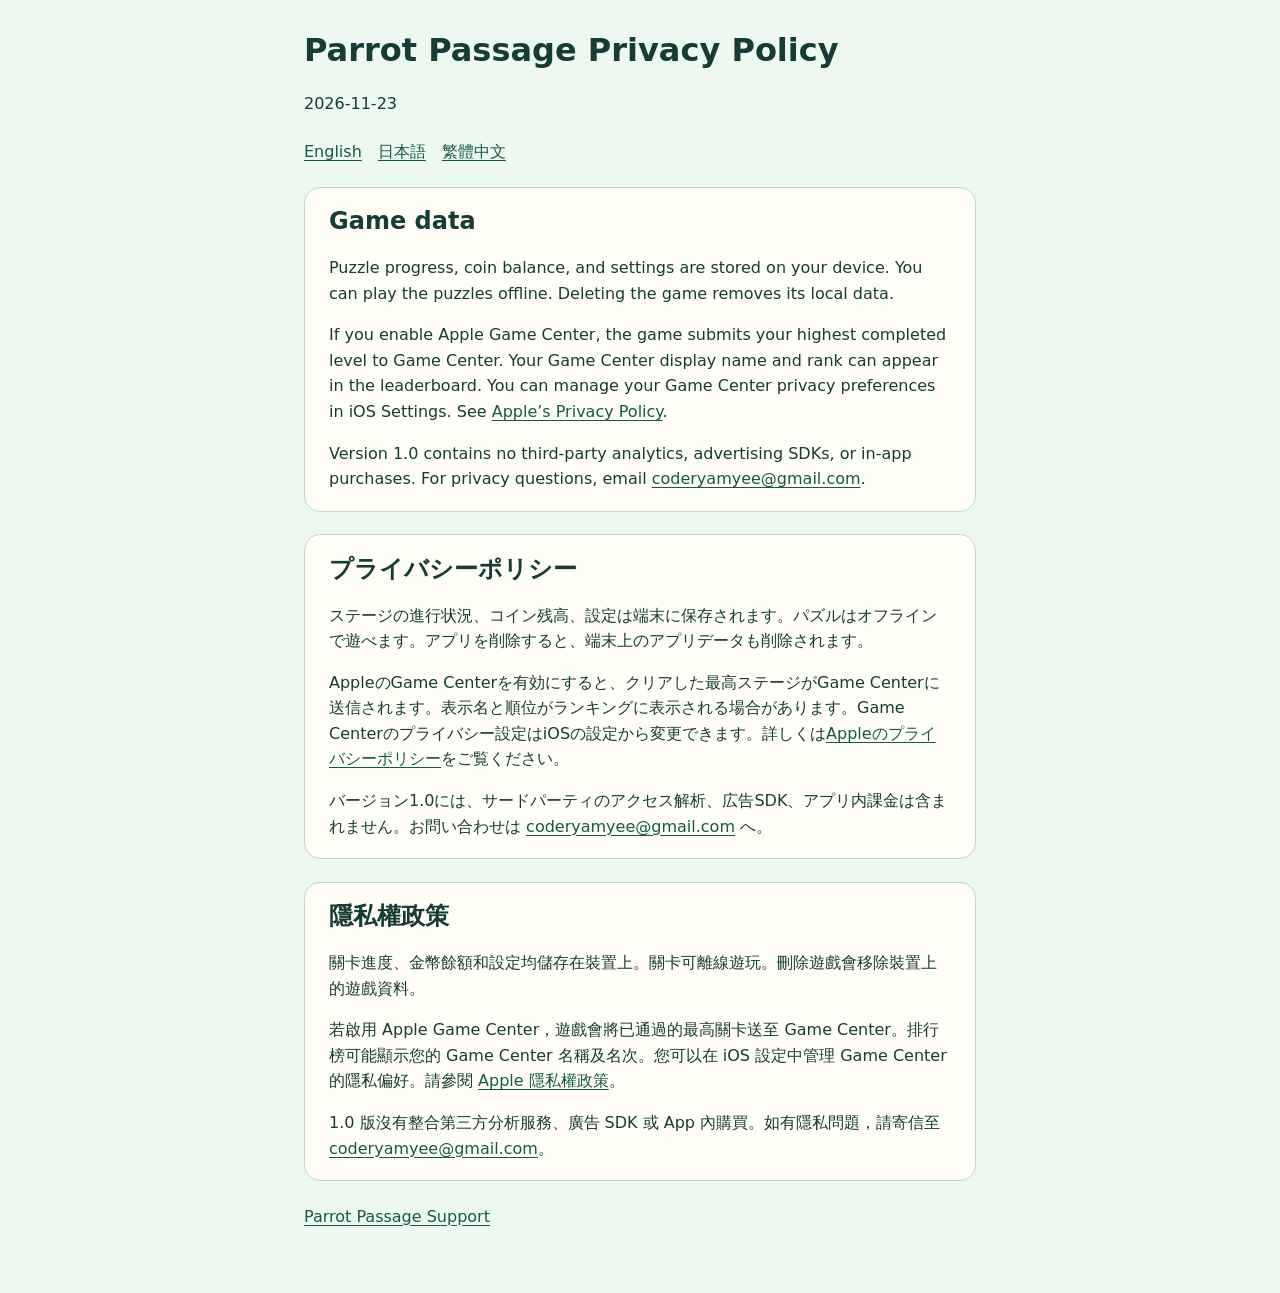
==== parrot-passage/privacy/index.html @ f6dab416 "Publish Parrot Passage support and privacy pages" ====
<!doctype html>
<html lang="en">
<head>
  <meta charset="utf-8">
  <meta name="viewport" content="width=device-width, initial-scale=1">
  <title>Parrot Passage Privacy Policy</title>
  <link rel="stylesheet" href="../support.css">
</head>
<body>
<main>
  <h1>Parrot Passage Privacy Policy</h1>
  <p><time datetime="2026-11-23">2026-11-23</time></p>
  <nav aria-label="Languages">
    <a href="#en" lang="en">English</a>
    <a href="#ja" lang="ja">日本語</a>
    <a href="#zh-Hant" lang="zh-Hant">繁體中文</a>
  </nav>
  <section id="en" lang="en">
    <h2>Game data</h2>
    <p>Puzzle progress, coin balance, and settings are stored on your device. You can play the puzzles offline. Deleting the game removes its local data.</p>
    <p>If you enable Apple Game Center, the game submits your highest completed level to Game Center. Your Game Center display name and rank can appear in the leaderboard. You can manage your Game Center privacy preferences in iOS Settings. See <a href="https://www.apple.com/legal/privacy/">Apple’s Privacy Policy</a>.</p>
    <p>Version 1.0 contains no third-party analytics, advertising SDKs, or in-app purchases. For privacy questions, email <a href="mailto:coderyamyee@gmail.com">coderyamyee@gmail.com</a>.</p>
  </section>
  <section id="ja" lang="ja">
    <h2>プライバシーポリシー</h2>
    <p>ステージの進行状況、コイン残高、設定は端末に保存されます。パズルはオフラインで遊べます。アプリを削除すると、端末上のアプリデータも削除されます。</p>
    <p>AppleのGame Centerを有効にすると、クリアした最高ステージがGame Centerに送信されます。表示名と順位がランキングに表示される場合があります。Game Centerのプライバシー設定はiOSの設定から変更できます。詳しくは<a href="https://www.apple.com/jp/legal/privacy/">Appleのプライバシーポリシー</a>をご覧ください。</p>
    <p>バージョン1.0には、サードパーティのアクセス解析、広告SDK、アプリ内課金は含まれません。お問い合わせは <a href="mailto:coderyamyee@gmail.com">coderyamyee@gmail.com</a> へ。</p>
  </section>
  <section id="zh-Hant" lang="zh-Hant">
    <h2>隱私權政策</h2>
    <p>關卡進度、金幣餘額和設定均儲存在裝置上。關卡可離線遊玩。刪除遊戲會移除裝置上的遊戲資料。</p>
    <p>若啟用 Apple Game Center，遊戲會將已通過的最高關卡送至 Game Center。排行榜可能顯示您的 Game Center 名稱及名次。您可以在 iOS 設定中管理 Game Center 的隱私偏好。請參閱 <a href="https://www.apple.com/tw/legal/privacy/">Apple 隱私權政策</a>。</p>
    <p>1.0 版沒有整合第三方分析服務、廣告 SDK 或 App 內購買。如有隱私問題，請寄信至 <a href="mailto:coderyamyee@gmail.com">coderyamyee@gmail.com</a>。</p>
  </section>
  <p><a href="../">Parrot Passage Support</a></p>
</main>
</body>
</html>
---- parrot-passage/support.css ----
:root {
  color-scheme: light;
  font: 100%/1.6 system-ui, sans-serif;
  color: #173b35;
  background: #edf8f0;
}
body { margin: 0; }
main { width: min(42rem, calc(100% - 3rem)); margin: 2rem auto 4rem; }
h1, h2 { line-height: 1.17; }
nav, section { margin-block: 1.4rem; }
nav { display: flex; flex-wrap: wrap; gap: .25rem 1rem; }
section { padding: 1.2rem 1.5rem; background: #fffef6; border: 1px solid #bedaca; border-radius: 1rem; }
section h2:first-child { margin-top: 0; }
section p:last-child { margin-bottom: 0; }
a { color: #165947; text-underline-offset: .18em; }
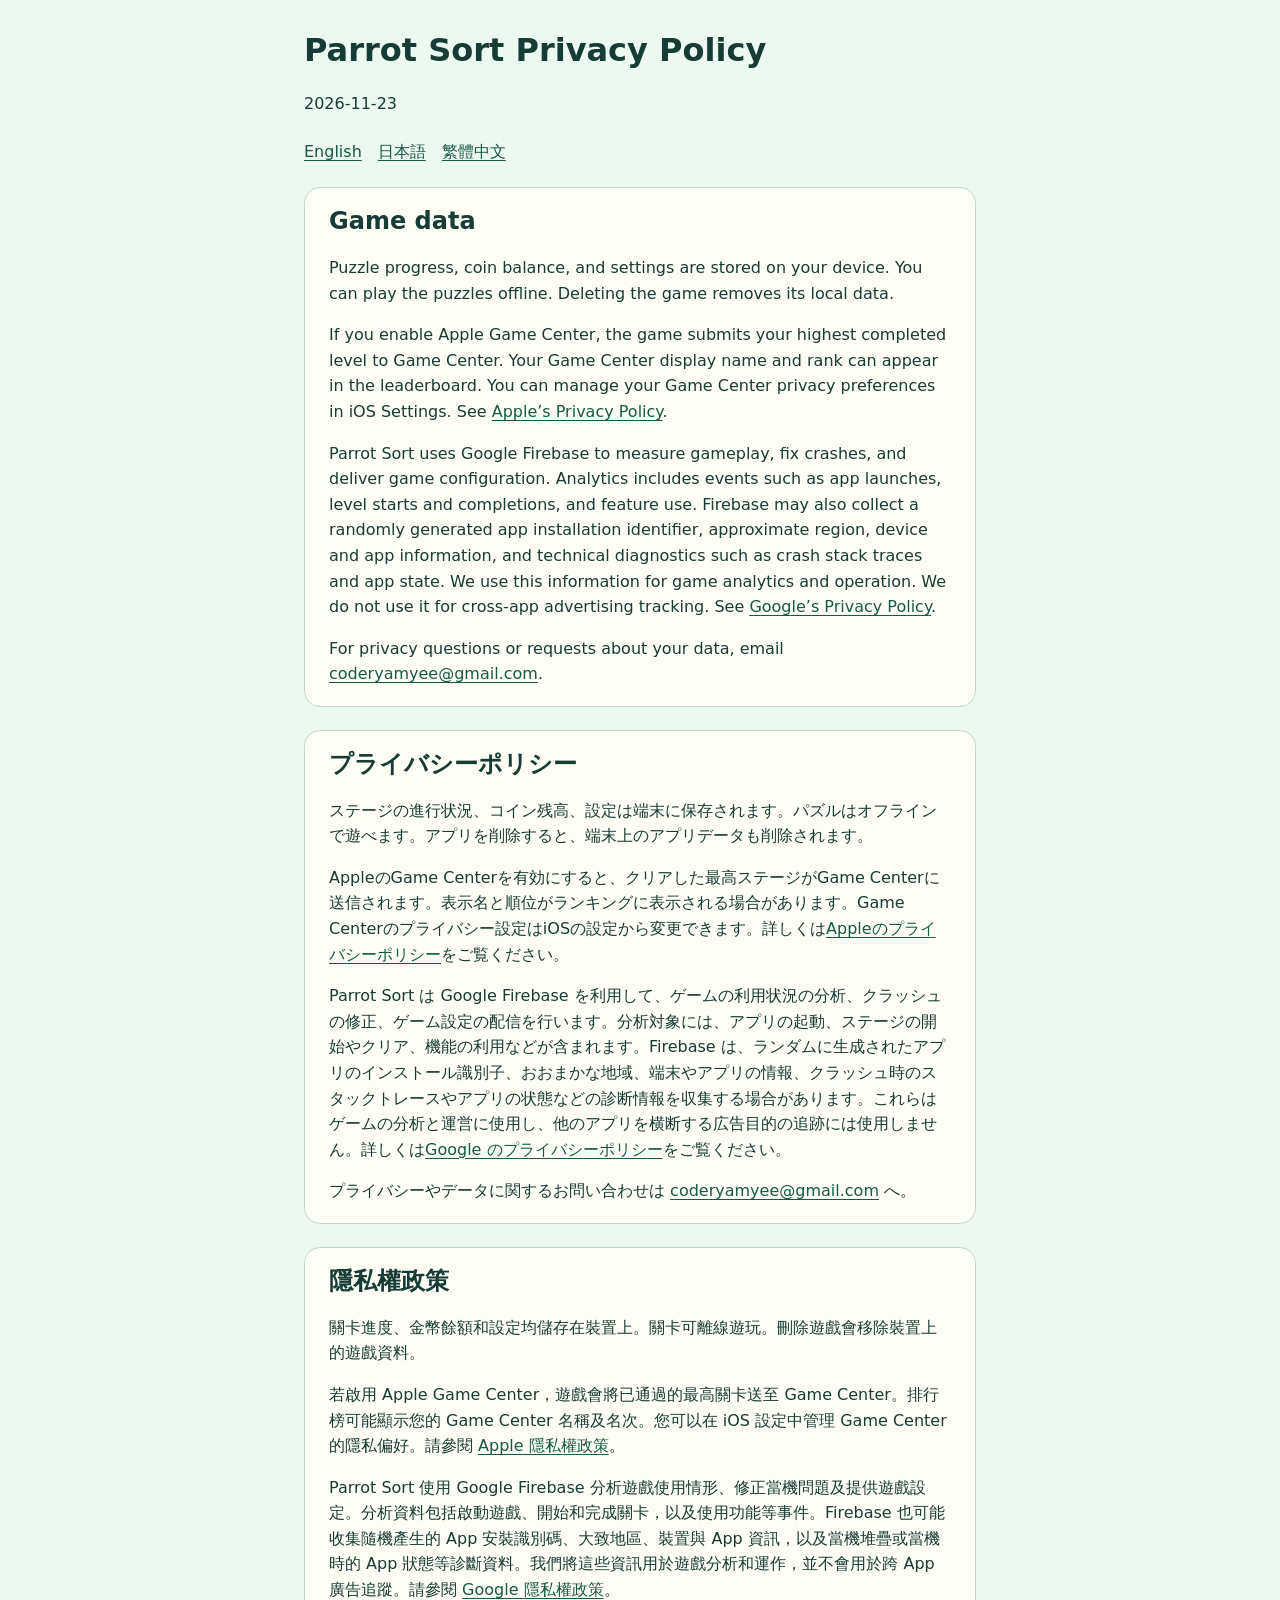
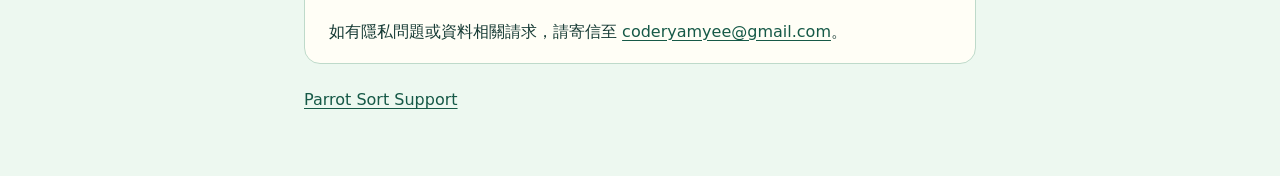
==== commit 2391be4b: "Disclose Parrot Sort Firebase data collection" ====
--- a/parrot-passage/privacy/index.html
+++ b/parrot-passage/privacy/index.html
@@ -3,12 +3,12 @@
 <head>
   <meta charset="utf-8">
   <meta name="viewport" content="width=device-width, initial-scale=1">
-  <title>Parrot Passage Privacy Policy</title>
+  <title>Parrot Sort Privacy Policy</title>
   <link rel="stylesheet" href="../support.css">
 </head>
 <body>
 <main>
-  <h1>Parrot Passage Privacy Policy</h1>
+  <h1>Parrot Sort Privacy Policy</h1>
   <p><time datetime="2026-11-23">2026-11-23</time></p>
   <nav aria-label="Languages">
     <a href="#en" lang="en">English</a>
@@ -19,21 +19,24 @@
     <h2>Game data</h2>
     <p>Puzzle progress, coin balance, and settings are stored on your device. You can play the puzzles offline. Deleting the game removes its local data.</p>
     <p>If you enable Apple Game Center, the game submits your highest completed level to Game Center. Your Game Center display name and rank can appear in the leaderboard. You can manage your Game Center privacy preferences in iOS Settings. See <a href="https://www.apple.com/legal/privacy/">Apple’s Privacy Policy</a>.</p>
-    <p>Version 1.0 contains no third-party analytics, advertising SDKs, or in-app purchases. For privacy questions, email <a href="mailto:coderyamyee@gmail.com">coderyamyee@gmail.com</a>.</p>
+    <p>Parrot Sort uses Google Firebase to measure gameplay, fix crashes, and deliver game configuration. Analytics includes events such as app launches, level starts and completions, and feature use. Firebase may also collect a randomly generated app installation identifier, approximate region, device and app information, and technical diagnostics such as crash stack traces and app state. We use this information for game analytics and operation. We do not use it for cross-app advertising tracking. See <a href="https://policies.google.com/privacy">Google’s Privacy Policy</a>.</p>
+    <p>For privacy questions or requests about your data, email <a href="mailto:coderyamyee@gmail.com">coderyamyee@gmail.com</a>.</p>
   </section>
   <section id="ja" lang="ja">
     <h2>プライバシーポリシー</h2>
     <p>ステージの進行状況、コイン残高、設定は端末に保存されます。パズルはオフラインで遊べます。アプリを削除すると、端末上のアプリデータも削除されます。</p>
     <p>AppleのGame Centerを有効にすると、クリアした最高ステージがGame Centerに送信されます。表示名と順位がランキングに表示される場合があります。Game Centerのプライバシー設定はiOSの設定から変更できます。詳しくは<a href="https://www.apple.com/jp/legal/privacy/">Appleのプライバシーポリシー</a>をご覧ください。</p>
-    <p>バージョン1.0には、サードパーティのアクセス解析、広告SDK、アプリ内課金は含まれません。お問い合わせは <a href="mailto:coderyamyee@gmail.com">coderyamyee@gmail.com</a> へ。</p>
+    <p>Parrot Sort は Google Firebase を利用して、ゲームの利用状況の分析、クラッシュの修正、ゲーム設定の配信を行います。分析対象には、アプリの起動、ステージの開始やクリア、機能の利用などが含まれます。Firebase は、ランダムに生成されたアプリのインストール識別子、おおまかな地域、端末やアプリの情報、クラッシュ時のスタックトレースやアプリの状態などの診断情報を収集する場合があります。これらはゲームの分析と運営に使用し、他のアプリを横断する広告目的の追跡には使用しません。詳しくは<a href="https://policies.google.com/privacy?hl=ja">Google のプライバシーポリシー</a>をご覧ください。</p>
+    <p>プライバシーやデータに関するお問い合わせは <a href="mailto:coderyamyee@gmail.com">coderyamyee@gmail.com</a> へ。</p>
   </section>
   <section id="zh-Hant" lang="zh-Hant">
     <h2>隱私權政策</h2>
     <p>關卡進度、金幣餘額和設定均儲存在裝置上。關卡可離線遊玩。刪除遊戲會移除裝置上的遊戲資料。</p>
     <p>若啟用 Apple Game Center，遊戲會將已通過的最高關卡送至 Game Center。排行榜可能顯示您的 Game Center 名稱及名次。您可以在 iOS 設定中管理 Game Center 的隱私偏好。請參閱 <a href="https://www.apple.com/tw/legal/privacy/">Apple 隱私權政策</a>。</p>
-    <p>1.0 版沒有整合第三方分析服務、廣告 SDK 或 App 內購買。如有隱私問題，請寄信至 <a href="mailto:coderyamyee@gmail.com">coderyamyee@gmail.com</a>。</p>
+    <p>Parrot Sort 使用 Google Firebase 分析遊戲使用情形、修正當機問題及提供遊戲設定。分析資料包括啟動遊戲、開始和完成關卡，以及使用功能等事件。Firebase 也可能收集隨機產生的 App 安裝識別碼、大致地區、裝置與 App 資訊，以及當機堆疊或當機時的 App 狀態等診斷資料。我們將這些資訊用於遊戲分析和運作，並不會用於跨 App 廣告追蹤。請參閱 <a href="https://policies.google.com/privacy?hl=zh-TW">Google 隱私權政策</a>。</p>
+    <p>如有隱私問題或資料相關請求，請寄信至 <a href="mailto:coderyamyee@gmail.com">coderyamyee@gmail.com</a>。</p>
   </section>
-  <p><a href="../">Parrot Passage Support</a></p>
+  <p><a href="../">Parrot Sort Support</a></p>
 </main>
 </body>
 </html>
